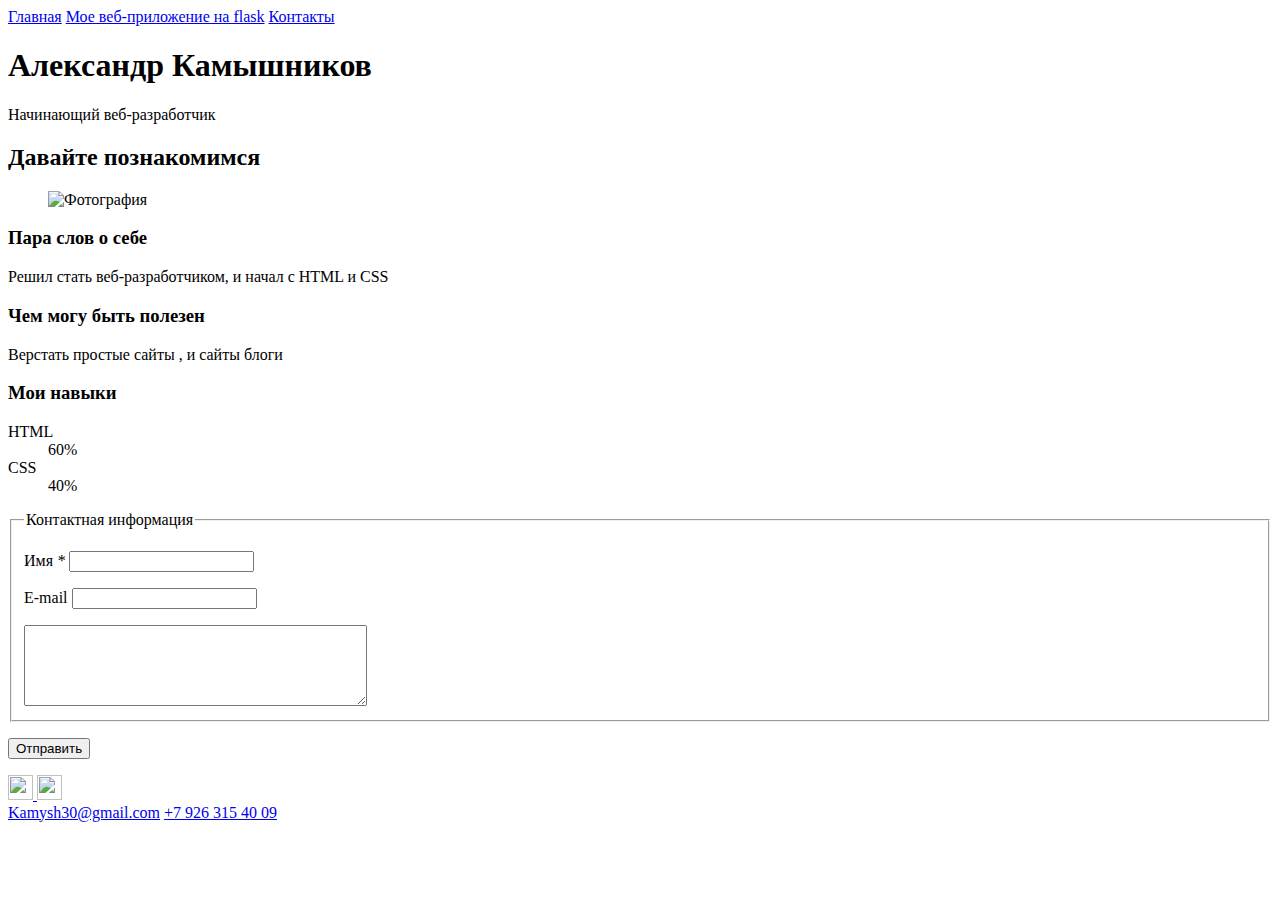
==== index.html @ e6b98187 "Add files via upload" ====
<!DOCTYPE html>
<html lang="ru">
  <head>
    <meta charset="UTF-8">
    <link rel="stylesheet" href="../portf/files/style.css">
    <link href="https://fonts.googleapis.com/css?family=Montserrat:400,500,700|Old+Standard+TT&display=swap&subset=cyrillic" rel="stylesheet">
    <title>Портфолио </title>
  </head>

  <body>
    <header class="page-header">
      <div class="navbar">
        <a href="index.html">Главная</a>
        <a href="../portf/flask.html">Мое веб-приложение на flask</a>
        <a href="https://vk.com/id83943622">Контакты</a>
      </div>
      <div class="container">
        <a class="header-email" href="mailto: Kamysh30@gmail.com"></a>
        <a class="header-phone" href="tel: +79263154009"></a>
      </div>





    </header>

    <section class="hero-image">
    <div class="container">
      <h1 class="heading">Александр Камышников</h1>
      <p>Начинающий веб-разработчик</p>
    </div>
    </section>

    <section class="intro">
      <div class="container">


      <h2 class="subheading">Давайте познакомимся</h2>
      <figure class="user-image">
  <img src="../portf/files/user.jpg" width="680" height="830" alt="Фотография">
       </figure>
      <h3>Пара слов о себе</h3>
      <p>Решил стать веб-разработчиком, и начал с HTML и CSS</p>
      <h3>Чем могу быть полезен</h3>
      <p>Верстать простые сайты , и сайты блоги</p>
     </div>
    
    <div class="container">
    <div class="skills">
      <h3>Мои навыки</h3>
      <dl class="skills-list">
        <dt class="skill-html">HTML</dt>
        <dd class="level"><div style="width: 60%">60%</div></dd>
        <dt class="skill-css">CSS</dt>
        <dd class="level"><div style="width: 40%">40%</div></dd>
      </dl>
      </div>
    </div>
    </section>
    <section class="form-int">
    <div class="forma">
      <form action='/answer'autocomplete = off method='POST'>
        <fieldset class="cont-inf">
          <legend>Контактная информация</legend>
          <p><label for="name">Имя <em>*</em>  </label><input type="text" id="name" name ="name"></p>
          <p><label for="email">E-mail  </label><input type="email" id="email" name ="email"></p>
          <textarea name="message"cols="40" rows="5" > </textarea>
        </fieldset>
      <p><input class="button-inf" name =‘message’ type="submit" value="Отправить"></p>
      </form>
    </div>
  </section>

    

    <footer class="page-footer">
      <a href="https://www.instagram.com/kamysh30/" > <img src="../portf/files/inst.svg" width="25" height="25" class="logo">
      </a>
      <a href="https://vk.com/id83943622"> <img src="../portf/files/vk.svg" width="25" height="25" class="logo-vk"></a>

        <div class="container">

          <a class="footer-email" href="mailto: Kamysh30@gmail.com">Kamysh30@gmail.com</a>
    <a class="footer-phone" href="tel:+79263154009">+7 926 315 40 09</a>
      </div>
    </footer>
  </body>
</html>
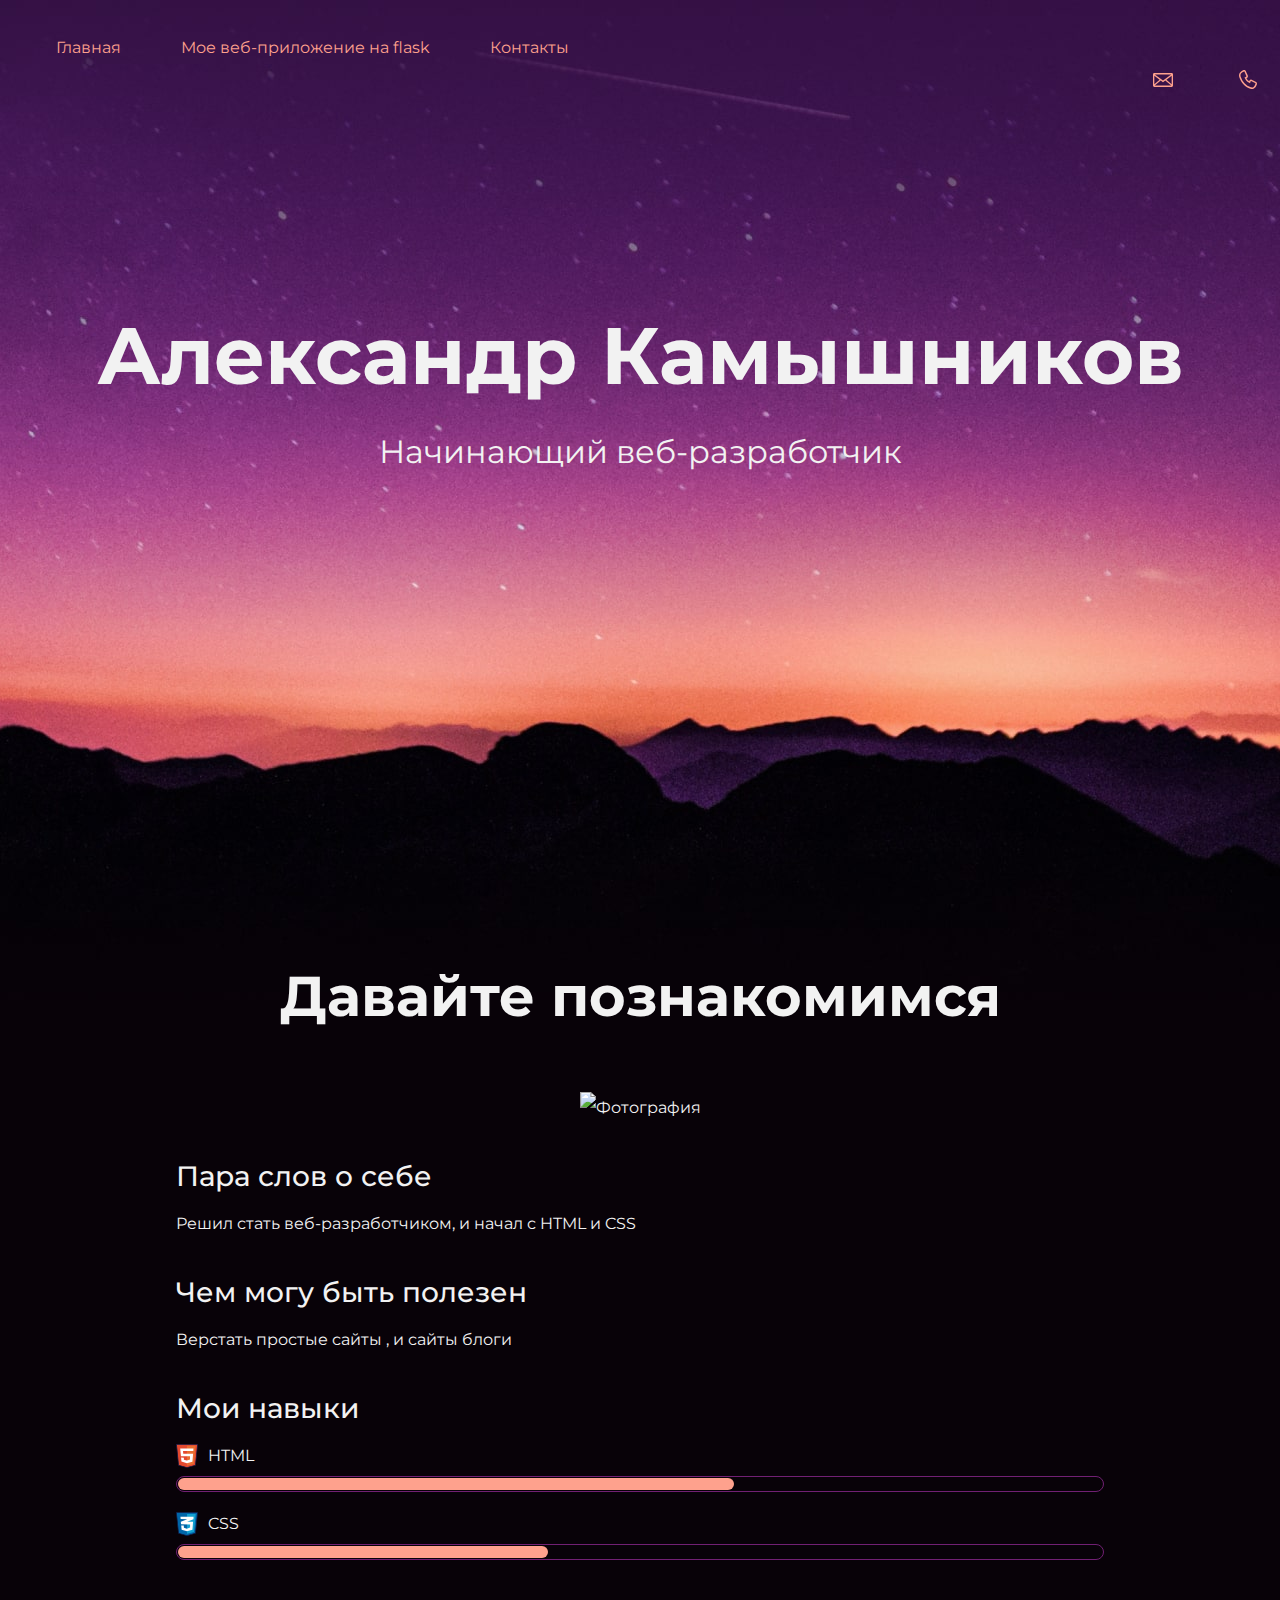
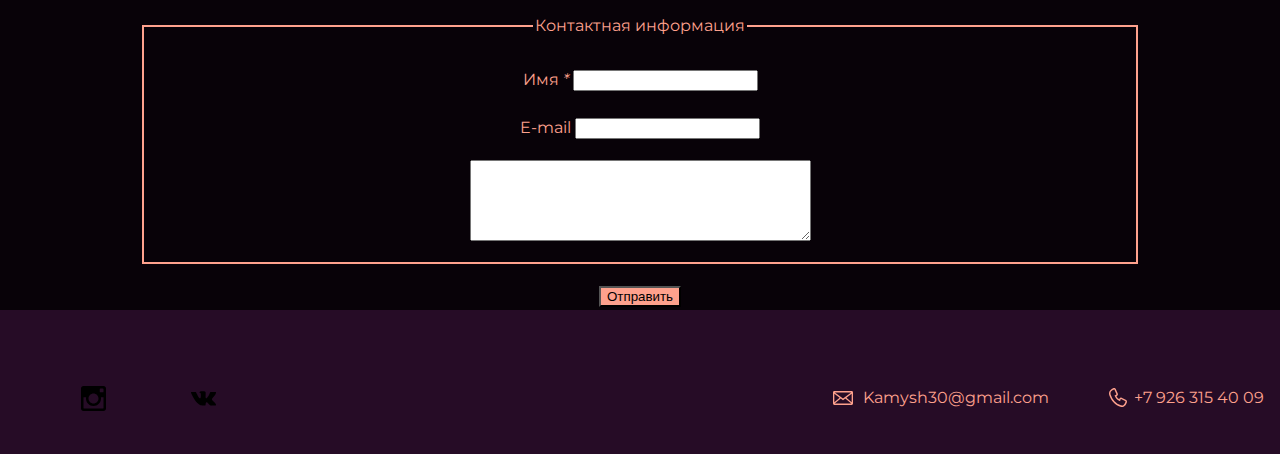
==== commit 4c4558ee: "Update index.html" ====
--- a/index.html
+++ b/index.html
@@ -2,7 +2,7 @@
 <html lang="ru">
   <head>
     <meta charset="UTF-8">
-    <link rel="stylesheet" href="../portf/files/style.css">
+    <link rel="stylesheet" href="files/style.css">
     <link href="https://fonts.googleapis.com/css?family=Montserrat:400,500,700|Old+Standard+TT&display=swap&subset=cyrillic" rel="stylesheet">
     <title>Портфолио </title>
   </head>
@@ -11,7 +11,7 @@
     <header class="page-header">
       <div class="navbar">
         <a href="index.html">Главная</a>
-        <a href="../portf/flask.html">Мое веб-приложение на flask</a>
+        <a href="flask.html">Мое веб-приложение на flask</a>
         <a href="https://vk.com/id83943622">Контакты</a>
       </div>
       <div class="container">
@@ -75,9 +75,9 @@
     
 
     <footer class="page-footer">
-      <a href="https://www.instagram.com/kamysh30/" > <img src="../portf/files/inst.svg" width="25" height="25" class="logo">
+      <a href="https://www.instagram.com/kamysh30/" > <img src="files/inst.svg" width="25" height="25" class="logo">
       </a>
-      <a href="https://vk.com/id83943622"> <img src="../portf/files/vk.svg" width="25" height="25" class="logo-vk"></a>
+      <a href="https://vk.com/id83943622"> <img src="files/vk.svg" width="25" height="25" class="logo-vk"></a>
 
         <div class="container">
 
@@ -86,4 +86,4 @@
       </div>
     </footer>
   </body>
-</html>+</html>
--- a/files/style.css
+++ b/files/style.css
@@ -0,0 +1,196 @@
+body {
+  margin: 0;
+  min-width: 960px;
+  font-family: "Montserrat", "Helvetica", "Arial", sans-serif;
+  font-size: 16px;
+  line-height: 32px;
+  color: #f2f2f2;
+  background-color: #080208;
+  background-image: url("../files/hero-bg.jpg");
+  background-repeat: no-repeat;
+  background-position: top center;
+}
+*:after
+*:before{
+  box-sizing: border-box;
+}
+.container {
+  max-width: 928px;
+  margin: 0 auto;
+  padding: 0 16px;
+}
+
+.page-header {
+  margin: 0 0 180px;
+  padding: 32px 0 32px;
+}
+
+.logo{
+padding-left: 25px;
+margin-bottom: -40px;
+text-decoration: none;
+
+}
+.logo-vk{
+padding-left: 25px;
+margin-bottom: -40px;
+text-decoration: none;
+}
+
+.page-header .container,
+.page-footer .container {
+  max-width: 1408px;
+  text-align: right;
+
+}
+a:hover{
+  text-decoration:underline;
+  color: blue;
+}
+
+
+
+.page-header a {
+  margin-left: 56px;
+  color: #fea18d;
+  text-decoration: none;
+  background-repeat: no-repeat;
+  background-position: left;
+}
+
+.header-email {
+  padding-left: 30px;
+  background-image: url("../files/icon-email.svg");
+}
+
+.header-phone {
+  padding-left: 25px;
+  background-image: url("../files/icon-phone.svg");
+}
+
+.hero-image {
+  margin-bottom: 480px;
+}
+
+.hero-image .container {
+  max-width: 1408px;
+  text-align: center;
+}
+
+.heading {
+  margin: 0 0 24px;
+  font-size: 80px;
+  line-height: 96px;
+}
+
+.hero-image p {
+  margin: 0;
+  font-size: 32px;
+  line-height: 48px;
+}
+
+.intro {
+  margin: 0 0 120px;
+}
+
+.subheading {
+  margin: 0 0 56px;
+  font-size: 56px;
+  line-height: 80px;
+  text-align: center;
+}
+
+.user-image {
+  margin: 0 0 32px;
+  text-align: center;
+}
+
+.intro h3,
+.portfolio h3 {
+  margin: 0 0 12px;
+  font-size: 28px;
+  line-height: 40px;
+  font-weight: 500;
+}
+
+.intro p {
+  margin: 0 0 32px;
+}
+
+.skills-list {
+  margin: 0;
+  padding: 0;
+}
+
+.skills-list dt {
+  padding-left: 32px;
+  background-repeat: no-repeat;
+  background-position: left;
+}
+
+.skill-html {
+  background-image: url("../files/icon-html.svg");
+}
+
+.skill-css {
+  background-image: url("../files/icon-css.svg");
+}
+
+.level {
+  margin: 4px 0 16px;
+  padding: 0;
+  height: 14px;
+  font-size: 0;
+  background-color: #080208;
+  border: 1px solid #712073;
+  border-radius: 8px;
+}
+
+.level div {
+  margin: 1px;
+  height: 12px;
+  background-color: #fea18d;
+  border-radius: 6px;
+}
+
+
+.page-footer {
+  padding: 40px 0;
+  background-color: #260c26;
+  margin-top: 350px;
+}
+
+.page-footer a {
+  margin-left: 56px;
+  color: #fea18d;
+  text-decoration: none;
+  background-repeat: no-repeat;
+  background-position: left;
+}
+
+.footer-email {
+  padding-left: 30px;
+  background-image: url("../files/icon-email.svg");
+}
+
+.footer-phone {
+  padding-left: 25px;
+  background-image: url("../files/icon-phone.svg");
+}
+.forma {
+  color: #fea18d;
+  width: 1000px;
+  position: absolute;
+  left: 50%;
+  margin-left: -500px;
+  margin-top: -70px;
+  text-align: center;
+  
+}
+.cont-inf {
+  border: #fea18d 2px solid;
+  text-align: center;
+}
+.button-inf{
+  background: #fea18d;
+}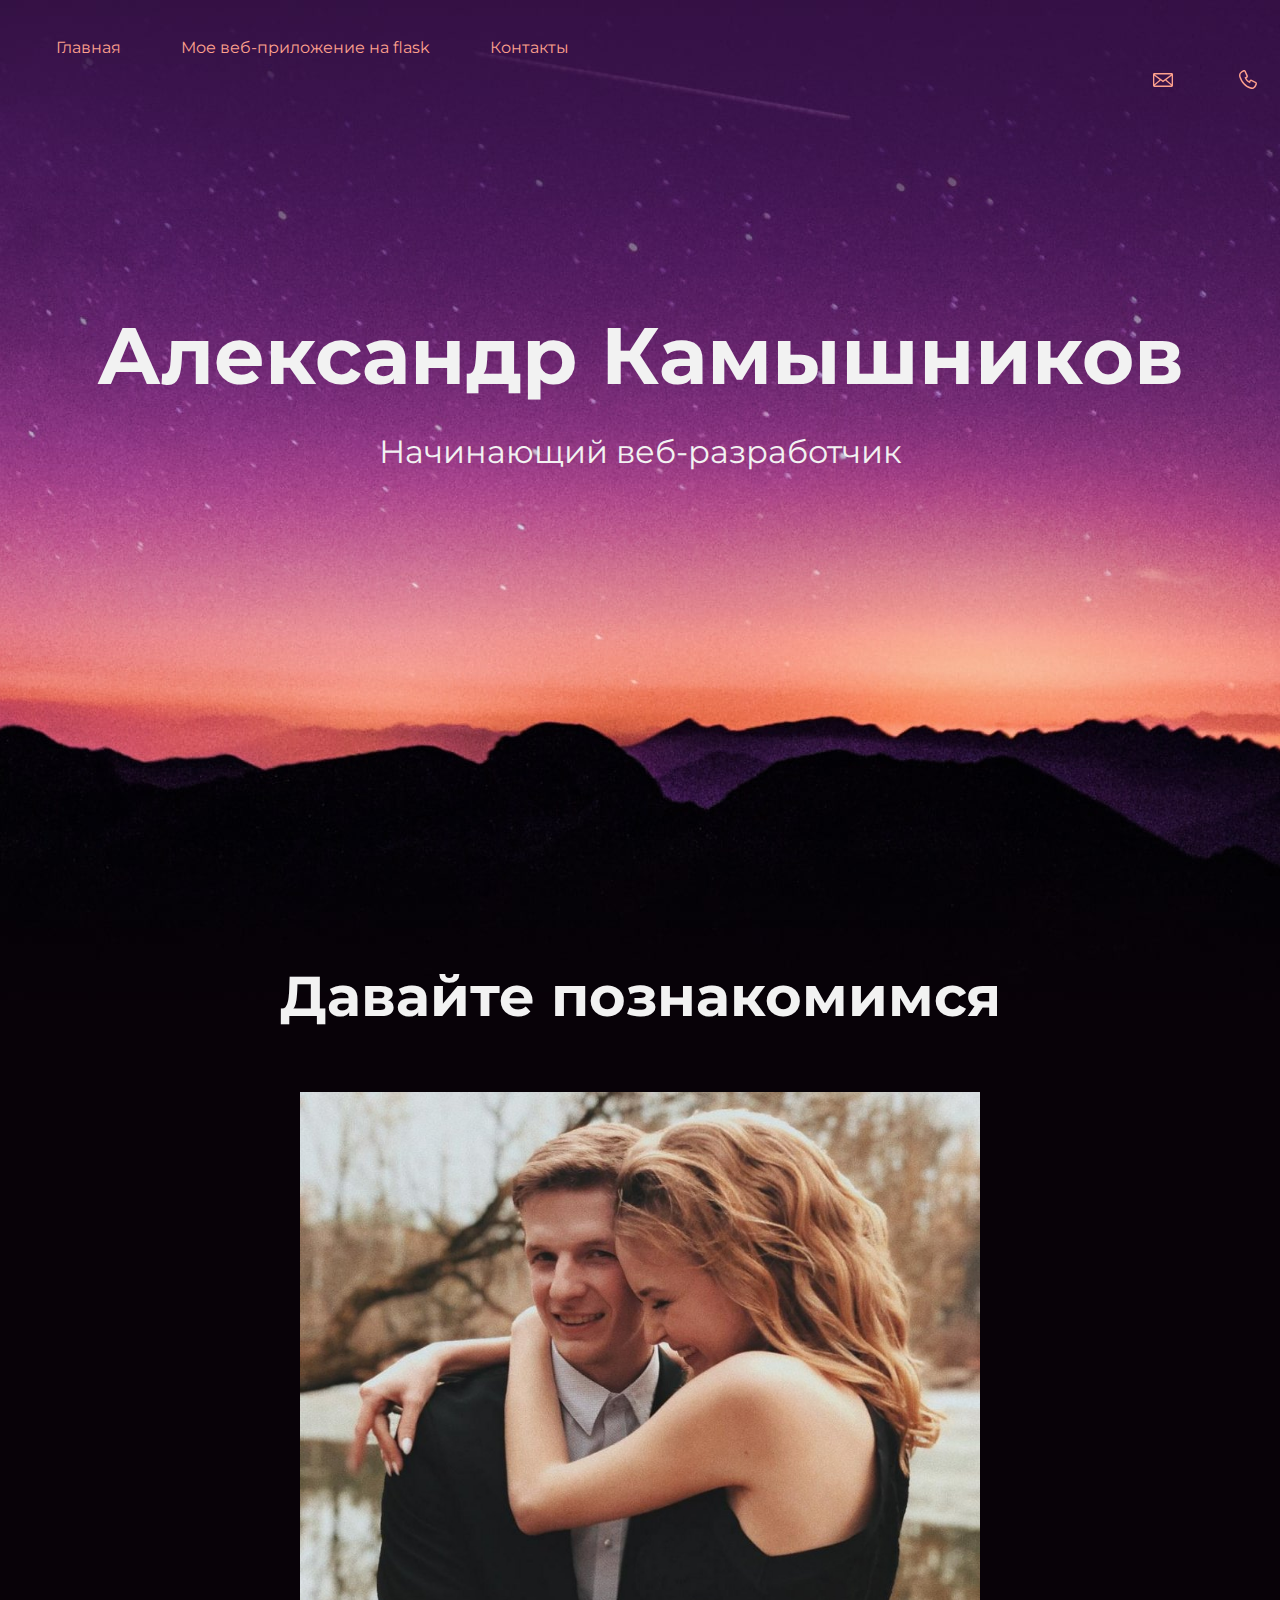
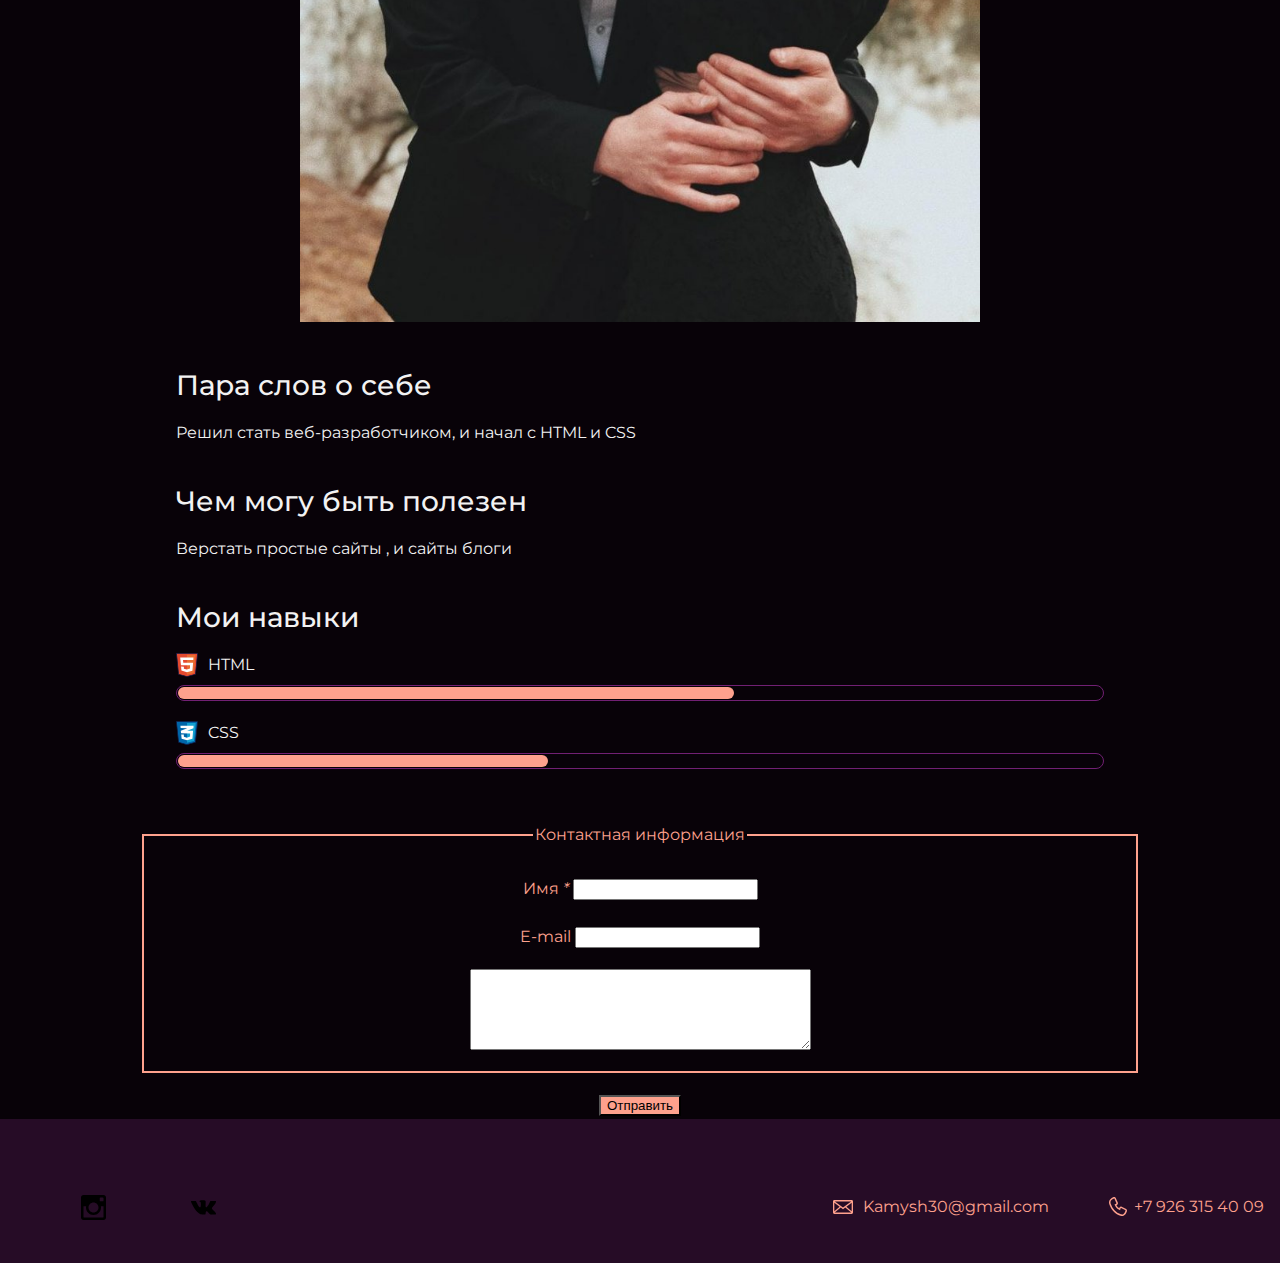
==== commit 06704fa1: "Update index.html" ====
--- a/index.html
+++ b/index.html
@@ -38,7 +38,7 @@
 
       <h2 class="subheading">Давайте познакомимся</h2>
       <figure class="user-image">
-  <img src="../portf/files/user.jpg" width="680" height="830" alt="Фотография">
+  <img src="files/user.jpg" width="680" height="830" alt="Фотография">
        </figure>
       <h3>Пара слов о себе</h3>
       <p>Решил стать веб-разработчиком, и начал с HTML и CSS</p>
